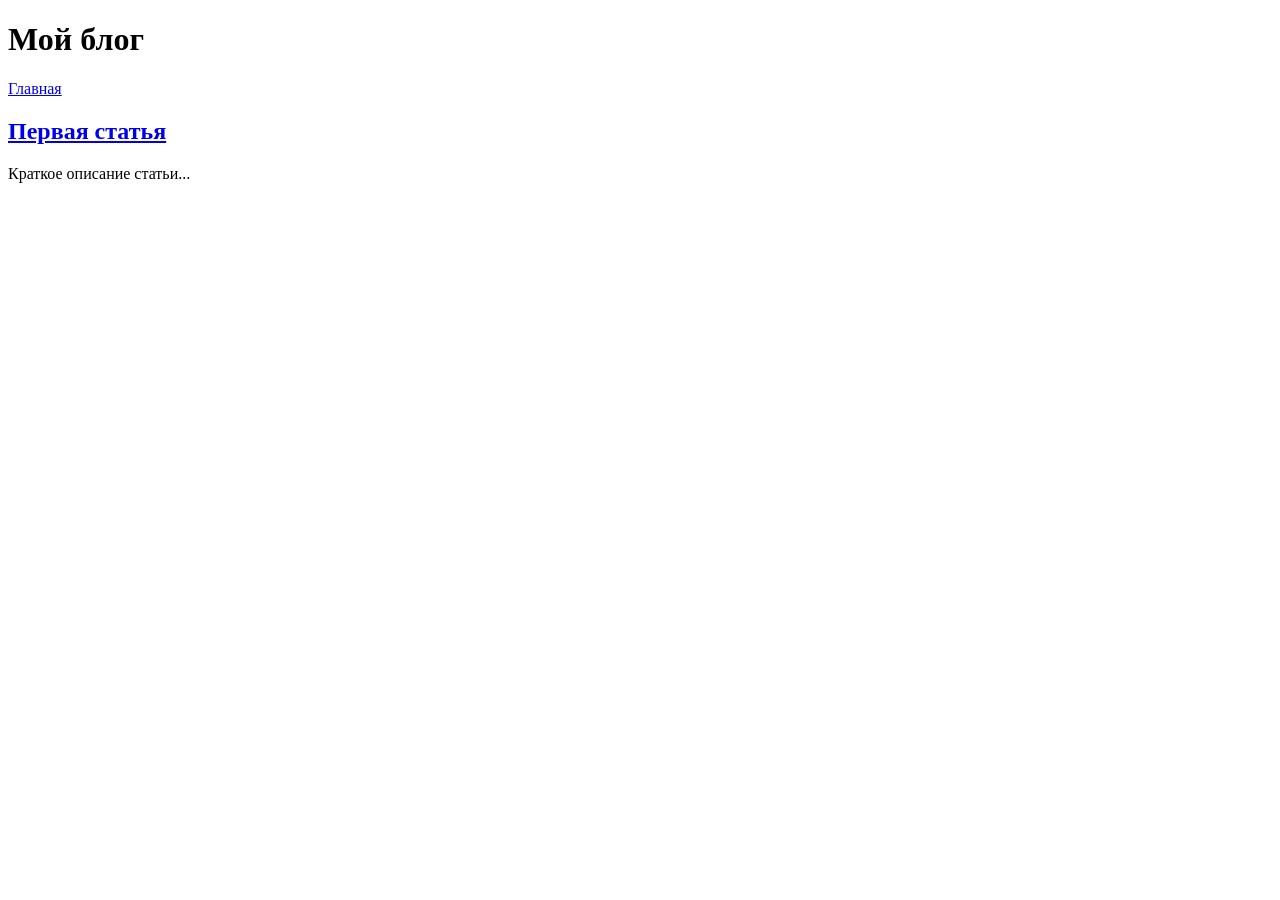
==== index.html @ 6bc325fa "Add files via upload" ====
<!DOCTYPE html>
<html lang="ru">
<head>
  <meta charset="UTF-8">
  <title>Мой блог</title>
  <link rel="stylesheet" href="style.css">
</head>
<body>
  <header>
    <h1>Мой блог</h1>
    <nav><a href="index.html">Главная</a></nav>
  </header>

  <main>
    <article>
      <h2><a href="post1.html">Первая статья</a></h2>
      <p>Краткое описание статьи...</p>
    </article>
  </main>
</body>
</html>
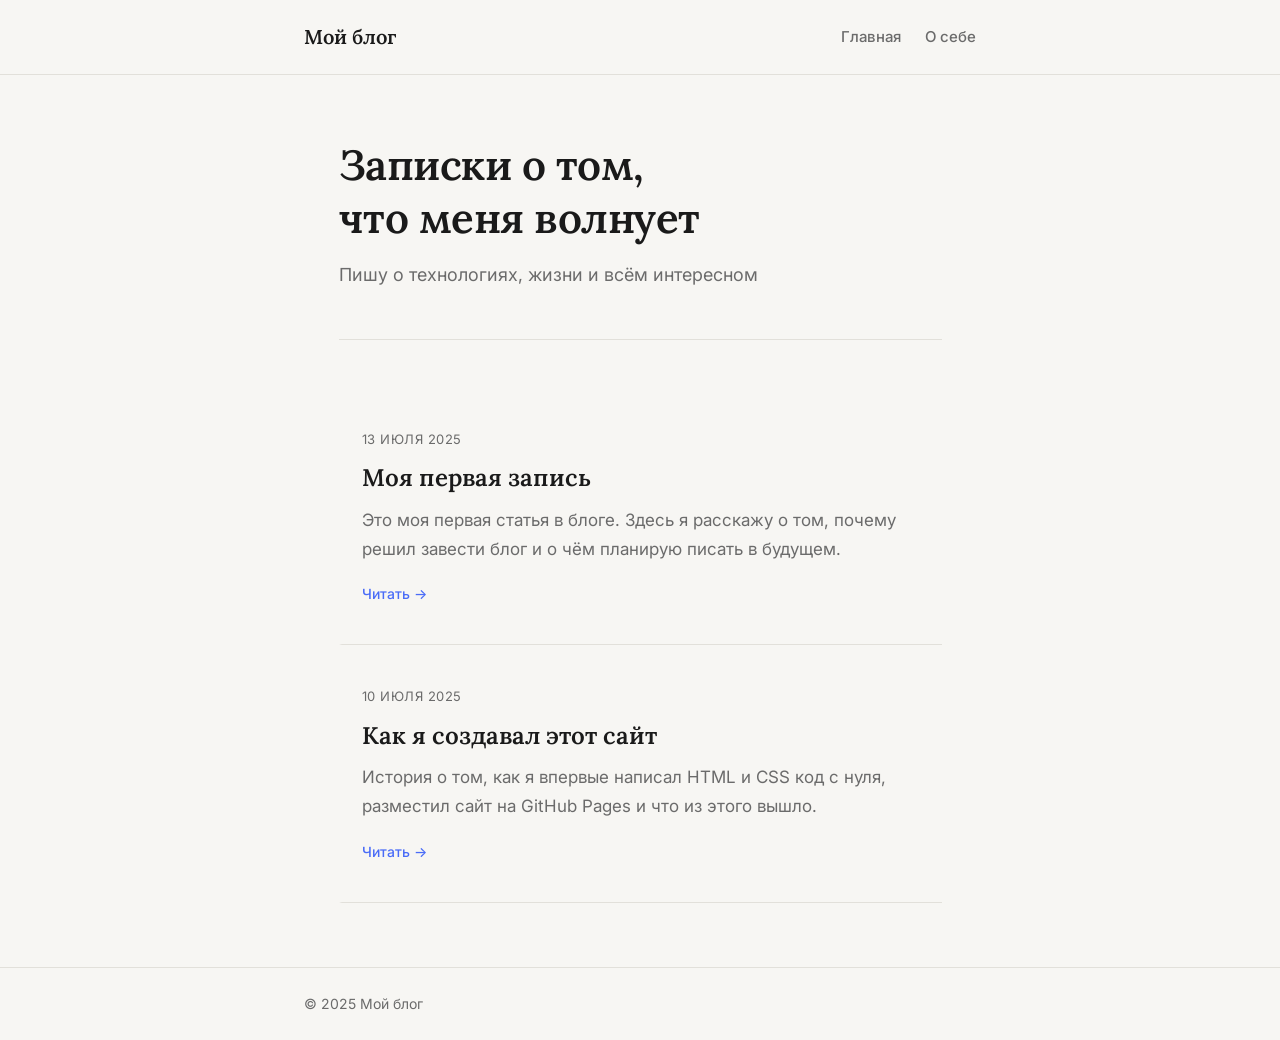
==== commit e52c1852: "Add files via upload" ====
--- a/index.html
+++ b/index.html
@@ -1,21 +1,57 @@
-<!DOCTYPE html>
-<html lang="ru">
-<head>
-  <meta charset="UTF-8">
-  <title>Мой блог</title>
-  <link rel="stylesheet" href="style.css">
-</head>
-<body>
-  <header>
-    <h1>Мой блог</h1>
-    <nav><a href="index.html">Главная</a></nav>
-  </header>
-
-  <main>
-    <article>
-      <h2><a href="post1.html">Первая статья</a></h2>
-      <p>Краткое описание статьи...</p>
-    </article>
-  </main>
-</body>
-</html>+<!DOCTYPE html>
+<html lang="ru">
+<head>
+  <meta charset="UTF-8">
+  <meta name="viewport" content="width=device-width, initial-scale=1.0">
+  <title>Мой блог</title>
+  <link rel="stylesheet" href="style.css">
+  <link rel="preconnect" href="https://fonts.googleapis.com">
+  <link href="https://fonts.googleapis.com/css2?family=Lora:wght@400;600&family=Inter:wght@400;500&display=swap" rel="stylesheet">
+</head>
+<body>
+
+  <header class="site-header">
+    <div class="container">
+      <a href="index.html" class="logo">Мой блог</a>
+      <nav>
+        <a href="index.html">Главная</a>
+        <a href="#">О себе</a>
+      </nav>
+    </div>
+  </header>
+
+  <main class="container">
+
+    <section class="hero">
+      <h1>Записки о том,<br>что меня волнует</h1>
+      <p class="hero-sub">Пишу о технологиях, жизни и всём интересном</p>
+    </section>
+
+    <section class="posts">
+
+      <article class="post-card">
+        <span class="post-date">13 июля 2025</span>
+        <h2><a href="post1.html">Моя первая запись</a></h2>
+        <p>Это моя первая статья в блоге. Здесь я расскажу о том, почему решил завести блог и о чём планирую писать в будущем.</p>
+        <a href="post1.html" class="read-more">Читать →</a>
+      </article>
+
+      <article class="post-card">
+        <span class="post-date">10 июля 2025</span>
+        <h2><a href="#">Как я создавал этот сайт</a></h2>
+        <p>История о том, как я впервые написал HTML и CSS код с нуля, разместил сайт на GitHub Pages и что из этого вышло.</p>
+        <a href="#" class="read-more">Читать →</a>
+      </article>
+
+    </section>
+
+  </main>
+
+  <footer class="site-footer">
+    <div class="container">
+      <p>© 2025 Мой блог</p>
+    </div>
+  </footer>
+
+</body>
+</html>
--- a/style.css
+++ b/style.css
@@ -0,0 +1,255 @@
+/* === Основные настройки === */
+*, *::before, *::after {
+  box-sizing: border-box;
+  margin: 0;
+  padding: 0;
+}
+
+:root {
+  --bg: #F7F6F3;
+  --text: #1A1A1A;
+  --text-muted: #6B6B6B;
+  --accent: #4A6CF7;
+  --border: #E2E0DA;
+  --card-bg: #FFFFFF;
+  --font-heading: 'Lora', Georgia, serif;
+  --font-body: 'Inter', system-ui, sans-serif;
+}
+
+body {
+  background: var(--bg);
+  color: var(--text);
+  font-family: var(--font-body);
+  font-size: 17px;
+  line-height: 1.7;
+  min-height: 100vh;
+  display: flex;
+  flex-direction: column;
+}
+
+a {
+  color: var(--accent);
+  text-decoration: none;
+}
+
+a:hover {
+  text-decoration: underline;
+}
+
+/* === Контейнер === */
+.container {
+  max-width: 720px;
+  margin: 0 auto;
+  padding: 0 24px;
+}
+
+/* === Шапка === */
+.site-header {
+  border-bottom: 1px solid var(--border);
+  padding: 20px 0;
+  background: var(--bg);
+  position: sticky;
+  top: 0;
+  z-index: 10;
+}
+
+.site-header .container {
+  display: flex;
+  align-items: center;
+  justify-content: space-between;
+}
+
+.logo {
+  font-family: var(--font-heading);
+  font-size: 20px;
+  font-weight: 600;
+  color: var(--text);
+  text-decoration: none;
+}
+
+.logo:hover {
+  text-decoration: none;
+  color: var(--accent);
+}
+
+nav {
+  display: flex;
+  gap: 24px;
+}
+
+nav a {
+  color: var(--text-muted);
+  font-size: 15px;
+  font-weight: 500;
+}
+
+nav a:hover {
+  color: var(--text);
+  text-decoration: none;
+}
+
+/* === Герой === */
+.hero {
+  padding: 64px 0 48px;
+  border-bottom: 1px solid var(--border);
+  margin-bottom: 48px;
+}
+
+.hero h1 {
+  font-family: var(--font-heading);
+  font-size: 42px;
+  font-weight: 600;
+  line-height: 1.25;
+  margin-bottom: 16px;
+  letter-spacing: -0.5px;
+}
+
+.hero-sub {
+  color: var(--text-muted);
+  font-size: 18px;
+}
+
+/* === Карточки статей === */
+.posts {
+  display: flex;
+  flex-direction: column;
+  gap: 0;
+  padding-bottom: 64px;
+}
+
+.post-card {
+  padding: 36px 0;
+  border-bottom: 1px solid var(--border);
+  border-left: 3px solid transparent;
+  padding-left: 20px;
+  transition: border-color 0.2s;
+}
+
+.post-card:hover {
+  border-left-color: var(--accent);
+}
+
+.post-date {
+  font-size: 13px;
+  color: var(--text-muted);
+  letter-spacing: 0.04em;
+  text-transform: uppercase;
+}
+
+.post-card h2 {
+  font-family: var(--font-heading);
+  font-size: 24px;
+  font-weight: 600;
+  margin: 10px 0 12px;
+  line-height: 1.3;
+}
+
+.post-card h2 a {
+  color: var(--text);
+}
+
+.post-card h2 a:hover {
+  color: var(--accent);
+  text-decoration: none;
+}
+
+.post-card p {
+  color: var(--text-muted);
+  margin-bottom: 16px;
+  max-width: 580px;
+}
+
+.read-more {
+  font-size: 14px;
+  font-weight: 500;
+  color: var(--accent);
+}
+
+/* === Страница статьи === */
+.article-header {
+  padding: 56px 0 40px;
+  border-bottom: 1px solid var(--border);
+  margin-bottom: 48px;
+}
+
+.article-header .post-date {
+  display: block;
+  margin-bottom: 16px;
+}
+
+.article-header h1 {
+  font-family: var(--font-heading);
+  font-size: 38px;
+  font-weight: 600;
+  line-height: 1.25;
+  letter-spacing: -0.4px;
+}
+
+.article-content {
+  max-width: 640px;
+  padding-bottom: 80px;
+}
+
+.article-content p {
+  margin-bottom: 24px;
+  color: #2A2A2A;
+}
+
+.article-content h2 {
+  font-family: var(--font-heading);
+  font-size: 26px;
+  font-weight: 600;
+  margin: 40px 0 16px;
+}
+
+.article-content h3 {
+  font-family: var(--font-heading);
+  font-size: 20px;
+  font-weight: 600;
+  margin: 32px 0 12px;
+}
+
+.article-content ul,
+.article-content ol {
+  padding-left: 24px;
+  margin-bottom: 24px;
+  color: #2A2A2A;
+}
+
+.article-content li {
+  margin-bottom: 8px;
+}
+
+.back-link {
+  display: inline-flex;
+  align-items: center;
+  gap: 6px;
+  font-size: 14px;
+  color: var(--text-muted);
+  margin-bottom: 32px;
+  margin-top: 32px;
+}
+
+.back-link:hover {
+  color: var(--accent);
+  text-decoration: none;
+}
+
+/* === Подвал === */
+.site-footer {
+  margin-top: auto;
+  border-top: 1px solid var(--border);
+  padding: 24px 0;
+}
+
+.site-footer p {
+  color: var(--text-muted);
+  font-size: 14px;
+}
+
+/* === Мобильная версия === */
+@media (max-width: 600px) {
+  .hero h1 { font-size: 30px; }
+  .article-header h1 { font-size: 28px; }
+  nav { gap: 16px; }
+}
